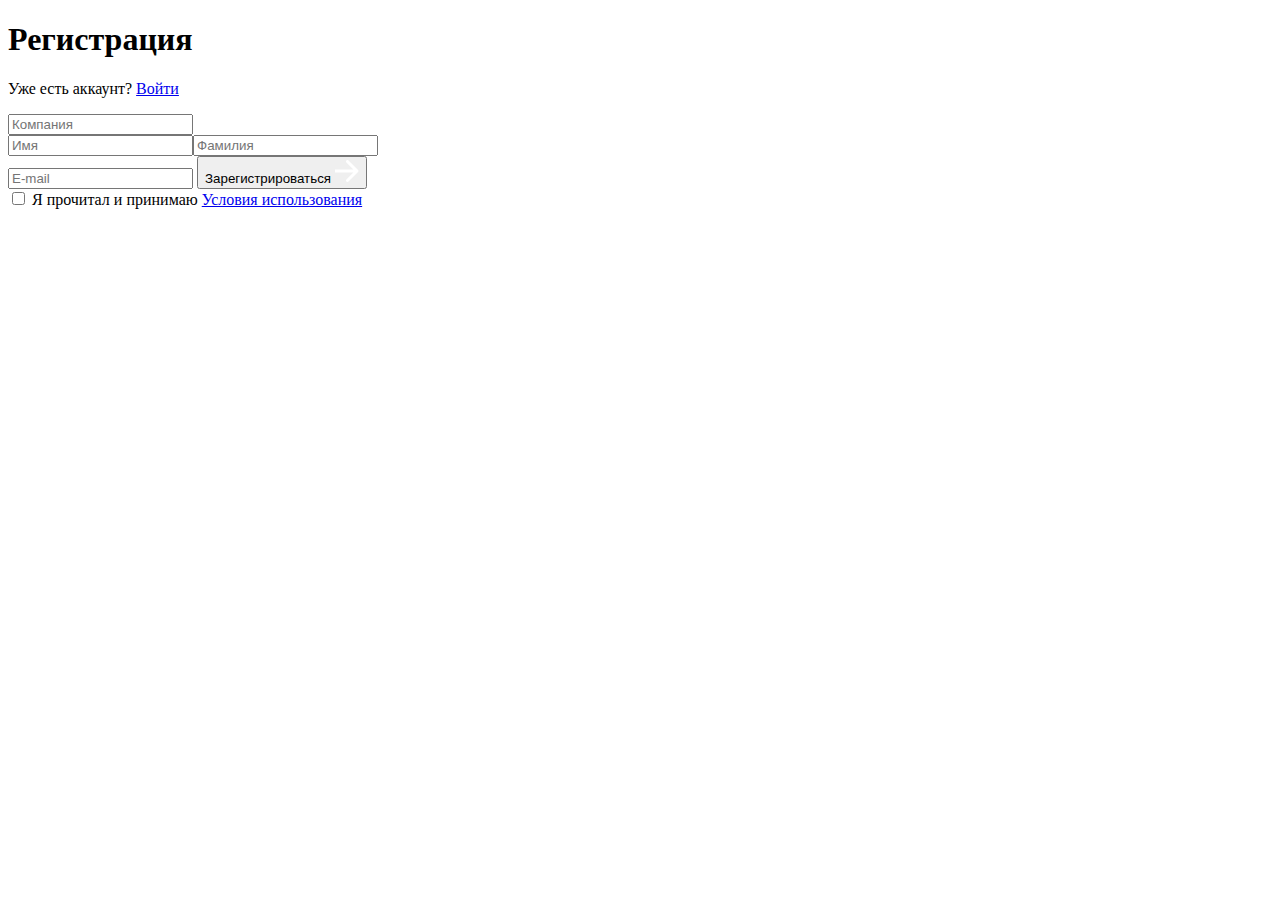
==== 2-Form/index.html @ d0a6f7df "fix/blog project small fixes and improvements" ====
<!DOCTYPE html>
<html lang="ru">
  <head>
    <meta charset="UTF-8" />
    <meta name="viewport" content="width=device-width, initial-scale=1.0" />
    <link rel="icon" href="data:," />
    <!-- <link rel="preconnect" href="https://fonts.googleapis.com" />
    <link rel="preconnect" href="https://fonts.gstatic.com" crossorigin />
    <link
      href="https://fonts.googleapis.com/css2?family=Open+Sans:ital,wght@0,300..800;1,300..800&family=Roboto:ital,wght@0,100;0,300;0,400;0,500;0,700;0,900;1,100;1,300;1,400;1,500;1,700;1,900&display=swap"
      rel="stylesheet"
    /> -->
    <!-- <link rel="stylesheet" href="./css/styles.css" /> -->
    <title>Регистрация</title>
  </head>

  <body>
    <div class="registration">
      <h1>Регистрация</h1>

      <p class="login">
        Уже есть аккаунт? <a class="login-link" href="#">Войти</a>
      </p>

      <form class="registration-form" action="#">
        <input type="text" name="company" id="company" placeholder="Компания" />

        <div class="names">
          <input
            type="text"
            name="firstname"
            id="firstname"
            placeholder="Имя"
          /><input
            type="text"
            name="lastname"
            id="lastname"
            placeholder="Фамилия"
          />
        </div>

        <input type="email" name="email" id="email" placeholder="E-mail" />

        <button class="btn" type="submit">
          <span class="btn-text">Зарегистрироваться</span>
          <img class="arrow" src="./assets/img/arrow.svg" alt="Стрелка" />
        </button>

        <div class="terms">
          <input
            class="custom-checkbox"
            type="checkbox"
            name="terms"
            id="terms"
          />
          <label for="terms">
            Я прочитал и принимаю
            <a class="terms-link" href="#">Условия использования</a>
          </label>
        </div>
      </form>
    </div>
  </body>
</html>
---- 2-Form/css/styles.css ----
@font-face {
  font-display: swap;
  font-family: 'Open Sans';
  font-style: normal;
  font-weight: 400;
  src: url('../assets/fonts/open-sans-v40-latin-regular.woff2') format('woff2');
}

@font-face {
  font-display: swap;
  font-family: 'Open Sans';
  font-style: italic;
  font-weight: 400;
  src: url('../assets/fonts/open-sans-v40-latin-italic.woff2') format('woff2');
}

@font-face {
  font-display: swap;
  font-family: 'Open Sans';
  font-style: normal;
  font-weight: 600;
  src: url('../assets/fonts/open-sans-v40-latin-600.woff2') format('woff2');
}

@font-face {
  font-display: swap;
  font-family: 'Open Sans';
  font-style: normal;
  font-weight: 700;
  src: url('../assets/fonts/open-sans-v40-latin-700.woff2') format('woff2');
}

:root {
  --main-color: #333;
  --secondary-color: #666;
  --placeholder-color: #999;
  --white-color: #fff;
  --form-bg: #fffefe;
  --input-bg: #f5f5f5;
  --btn-bg: #089fe0;
  --checkbox-border-color: #eee;
}

*,
*::before,
*::after {
  box-sizing: border-box;
}

body {
  height: 100vh;
  font-family: 'Open Sans', sans-serif;
  line-height: 1.5;
  letter-spacing: 0.7px;
  background-image: linear-gradient(to top right, #f39494, #fdc5c5);
  /* background-image: linear-gradient(60deg, #f298de, #fdc5c5); */
  /* background-image: linear-gradient(60deg, #f39494, #ffa5a5); */
  color: #000;
  margin: 0;
  padding: 0;
  display: flex;
  justify-content: center;
  align-items: center;
}

a {
  color: var(--btn-bg);
  text-decoration: none;
}

h1 {
  font-size: 36px;
  padding: 0;
  margin: 0;
}

input,
button {
  font-family: inherit;
  font-size: inherit;
  letter-spacing: inherit;
  border-radius: 5px;
}

input {
  font-weight: 600;
  background-color: var(--input-bg);
  color: #333;
  padding: 9px 11px;
  border: 1px solid var(--input-bg);
}

input:focus {
  background-color: var(--form-bg);
  outline: none;
}

::placeholder {
  font-weight: 400;
  font-style: italic;
  color: var(--placeholder-color);
}

.login {
  font-size: 18px;
  margin-bottom: 47px;
  margin: 0 0 47px;
}

.login-link {
  text-decoration: underline;
}

.login,
.terms {
  color: var(--secondary-color);
}

.registration {
  max-width: 582px;
  background-color: var(--form-bg);
  text-align: center;
  padding: 72px 95px 91px 93px;
  border-radius: 10px;
  box-shadow: 0 4px 4px 0 rgba(0, 0, 0, 0.25);
}

.registration-form {
  display: flex;
  flex-direction: column;
  gap: 22px;
}

#firstname,
#lastname {
  width: 50%;
}

#firstname {
  border-right: 1px solid var(--white-color);
}

#lastname {
  border-left: 1px solid var(--white-color);
}

.btn {
  font-size: 18px;
  background-color: var(--btn-bg);
  color: var(--white-color);
  padding: 9px 22px;
  border: 1px solid var(--btn-bg);
  display: flex;
  align-items: center;
}

.btn-text {
  margin: 0 56px 0 auto;
}

.arrow {
  width: 22px;
}

.terms {
  font-size: 14px;
  color: var(--secondary-color);
  margin-right: auto;
}

.custom-checkbox + label {
  display: flex;
  align-items: center;
  gap: 8px;
  cursor: pointer;
}

.custom-checkbox {
  position: absolute;
  left: -9999px;
  opacity: 0;
}

.custom-checkbox + label::before {
  content: '';
  width: 1rem;
  height: 1rem;
  background-color: var(--input-bg);
  border: 1px solid var(--checkbox-border-color);
  border-radius: 5px;
}

.custom-checkbox:checked + label::before {
  content: '✔';
  display: flex;
  justify-content: center;
  align-items: center;
  background-color: var(--btn-bg);
  color: var(--white-color);
}
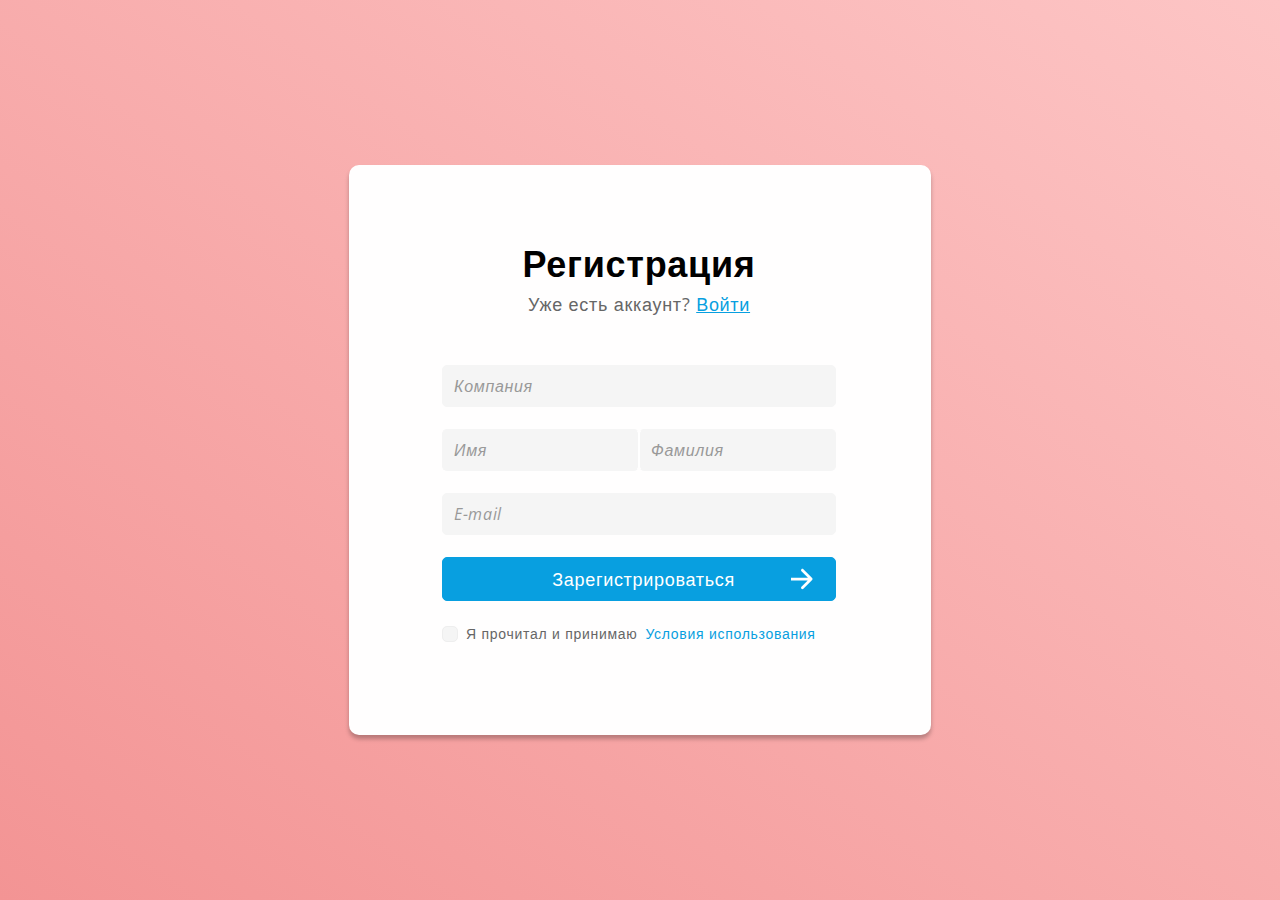
==== commit 78d42b6a: "feature/form project" ====
--- a/2-Form/index.html
+++ b/2-Form/index.html
@@ -10,7 +10,7 @@
       href="https://fonts.googleapis.com/css2?family=Open+Sans:ital,wght@0,300..800;1,300..800&family=Roboto:ital,wght@0,100;0,300;0,400;0,500;0,700;0,900;1,100;1,300;1,400;1,500;1,700;1,900&display=swap"
       rel="stylesheet"
     /> -->
-    <!-- <link rel="stylesheet" href="./css/styles.css" /> -->
+    <link rel="stylesheet" href="./css/styles.css" />
     <title>Регистрация</title>
   </head>
 
